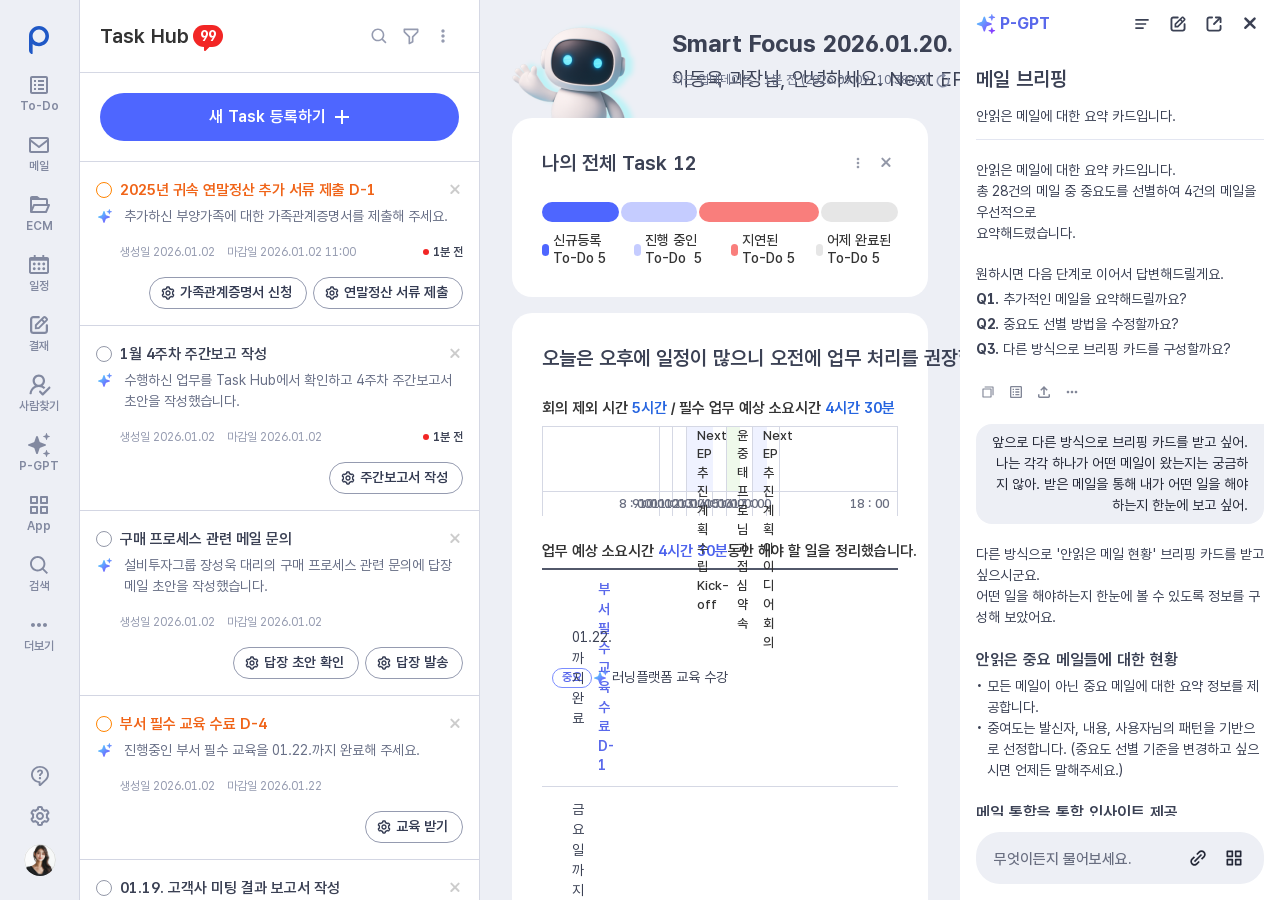
==== index-pgpt.html @ 632aec52 "upload" ====
<!DOCTYPE html>
<html lang="ko">
<head>
<meta charset="UTF-8">
<title>Posco Nextep</title>
<link rel="stylesheet" href="./styles/base.css">
<link rel="stylesheet" href="./styles/layout.css">
<link rel="stylesheet" href="./styles/index.css">
</head>
<body>
<div class="layout">
  <div id="lnb"></div>
  <aside class="layout__left-panel">
    <header class="task-hub">
      <div class="task-hub__heading">
        <h2 class="task-hub__title">Task Hub</h2>
        <span class="count-badge">99</span>
      </div>
      <div class="task-hub__actions">
        <button type="button" class="action-icon" data-icon="search" aria-label="검색">
          <span class="action-icon__icon"></span>
        </button>
        <button type="button" class="action-icon" data-icon="filter" aria-label="필터">
          <span class="action-icon__icon"></span>
        </button>
        <button type="button" class="action-icon" data-icon="more" aria-label="더보기">
          <span class="action-icon__icon"></span>
        </button>
      </div>
    </header>
    <section class="task-register">
      <button type="button" class="task-register__button">
        <span class="task-register__label">새 Task 등록하기</span>
        <span class="task-register__icon" aria-hidden="true"></span>
      </button>
    </section>
    <section class="task-list" id="taskList"></section>
  </aside>
  <div class="layout__contents">
    <section class="smart-focus">
      <img class="smart-focus__bot" src="/assets/images/img-bot.png" alt="" aria-hidden="true">
      <div class="smart-focus__main">
        <div class="smart-focus__title-row">
          <h2 class="smart-focus__title">Smart Focus 2026.01.20. (화) </h2>
          <button type="button" class="smart-focus__settings" aria-label="설정">
            <img class="smart-focus__settings-icon" src="/assets/icons/BiCog.svg" alt="" aria-hidden="true">
          </button>
        </div>
        <div class="smart-focus__greeting">
          <p class="smart-focus__greeting-text">이동욱 과장님, 안녕하세요. Next EP 1차 베타테스트 참여를 환영합니다.</p>
        </div>
      </div>
      <div class="smart-focus__meta">
        <p class="smart-focus__update">최근 업데데이트 : 1분 전 (2026.09.09. 10:38:45)</p>
        <button type="button" class="smart-focus__refresh" aria-label="새로고침">
          <img class="smart-focus__refresh-icon" src="/assets/icons/BiRevision.svg" alt="" aria-hidden="true">
        </button>
      </div>
    </section>
    <section class="task-overview">
      <div class="task-overview__header">
        <h3 class="task-overview__title">나의 전체 Task 12</h3>
        <div class="task-overview__actions">
          <button type="button" class="task-overview__action" aria-label="더보기">
            <img class="task-overview__action-icon" src="/assets/icons/ico-more-ver.svg" alt="" aria-hidden="true">
          </button>
          <button type="button" class="task-overview__action" aria-label="닫기">
            <img class="task-overview__action-icon" src="/assets/icons/IconX.svg" alt="" aria-hidden="true">
          </button>
        </div>
      </div>
      <div class="task-overview__chart">
        <div class="task-overview__bar">
          <span class="task-overview__bar-segment task-overview__bar-segment--new"></span>
          <span class="task-overview__bar-segment task-overview__bar-segment--in-progress"></span>
          <span class="task-overview__bar-segment task-overview__bar-segment--delayed"></span>
          <span class="task-overview__bar-segment task-overview__bar-segment--complete"></span>
        </div>
        <div class="task-overview__legend">
          <span class="task-overview__legend-item">
            <span class="task-overview__legend-dot task-overview__legend-dot--new"></span>
            <span class="task-overview__legend-label">신규등록 To-Do 5</span>
          </span>
          <span class="task-overview__legend-item">
            <span class="task-overview__legend-dot task-overview__legend-dot--in-progress"></span>
            <span class="task-overview__legend-label">진행 중인 To-Do&nbsp; 5</span>
          </span>
          <span class="task-overview__legend-item">
            <span class="task-overview__legend-dot task-overview__legend-dot--delayed"></span>
            <span class="task-overview__legend-label">지연된 To-Do 5</span>
          </span>
          <span class="task-overview__legend-item">
            <span class="task-overview__legend-dot task-overview__legend-dot--complete"></span>
            <span class="task-overview__legend-label">어제 완료된 To-Do 5</span>
          </span>
        </div>
      </div>
    </section>
    <section class="today-plan">
      <div class="today-plan__header">
        <h3 class="today-plan__title">오늘은 오후에 일정이 많으니 오전에 업무 처리를 권장합니다.</h3>
        <div class="today-plan__actions">
          <button type="button" class="today-plan__action" aria-label="더보기">
            <img class="today-plan__action-icon" src="/assets/icons/ico-more-ver.svg" alt="" aria-hidden="true">
          </button>
          <button type="button" class="today-plan__action" aria-label="닫기">
            <img class="today-plan__action-icon" src="/assets/icons/IconX.svg" alt="" aria-hidden="true">
          </button>
        </div>
      </div>
      <div class="today-plan__schedule">
        <p class="today-plan__schedule-caption">회의 제외 시간 <span class="today-plan__highlight">5시간</span> / 필수 업무 예상 소요시간 <span class="today-plan__highlight">4시간 30분</span></p>
        <div class="today-plan__timeline">
          <div class="today-plan__hour today-plan__hour--edge"><div class="today-plan__hour-slot"></div><div class="today-plan__hour-label">8 : 00</div></div>
          <div class="today-plan__hour"><div class="today-plan__hour-slot"></div><div class="today-plan__hour-label">9 : 00</div></div>
          <div class="today-plan__hour"><div class="today-plan__hour-slot"></div><div class="today-plan__hour-label">10 : 00</div></div>
          <div class="today-plan__hour today-plan__hour--mute"><div class="today-plan__hour-slot"></div><div class="today-plan__hour-label">11 : 00</div></div>
          <div class="today-plan__hour"><div class="today-plan__hour-slot"></div><div class="today-plan__hour-label">12 : 00</div></div>
          <div class="today-plan__hour"><div class="today-plan__hour-slot"></div><div class="today-plan__hour-label">13 : 00</div></div>
          <div class="today-plan__hour"><div class="today-plan__hour-slot"></div><div class="today-plan__hour-label">14 : 00</div></div>
          <div class="today-plan__hour"><div class="today-plan__hour-slot"></div><div class="today-plan__hour-label">15 : 00</div></div>
          <div class="today-plan__hour"><div class="today-plan__hour-slot"></div><div class="today-plan__hour-label">16 : 00</div></div>
          <div class="today-plan__hour"><div class="today-plan__hour-slot"></div><div class="today-plan__hour-label">17 : 00</div></div>
          <div class="today-plan__hour today-plan__hour--edge"><div class="today-plan__hour-slot"></div><div class="today-plan__hour-label">18 : 00</div></div>
          <div class="today-plan__event today-plan__event--blue today-plan__event--kickoff">
            <div class="today-plan__event-bar"></div>
            <div class="today-plan__event-text">
              <p>Next EP 추진계획 수립 </p>
              <p>Kick-off</p>
            </div>
          </div>
          <div class="today-plan__event today-plan__event--green today-plan__event--lunch">
            <div class="today-plan__event-bar"></div>
            <div class="today-plan__event-text">
              <p>윤중태 프로님과 점심약속</p>
            </div>
          </div>
          <div class="today-plan__event today-plan__event--blue today-plan__event--idea">
            <div class="today-plan__event-bar"></div>
            <div class="today-plan__event-text">
              <p>Next EP 추진 계획 아이디어 회의</p>
            </div>
          </div>
        </div>
      </div>
      <div class="today-plan__tasks">
        <p class="today-plan__tasks-caption">업무 예상 소요시간 <span class="today-plan__highlight today-plan__highlight--alt">4시간 30분</span>동안 해야 할 일을 정리했습니다.</p>
        <div class="today-plan__table">
          <div class="today-plan__row today-plan__row--first">
            <div class="today-plan__cell today-plan__cell--badge">
              <span class="today-plan__badge today-plan__badge--primary">중요</span>
              <span class="today-plan__cell-text today-plan__cell-text--primary">부서 필수 교육 수료 D-1</span>
            </div>
            <div class="today-plan__cell"><span class="today-plan__cell-text">01.22.까지 완료</span></div>
            <div class="today-plan__cell today-plan__cell--resource">
              <div class="today-plan__resource-item">
                <img class="today-plan__resource-icon" src="/assets/icons/IconAI-2Star-Color.svg" alt="" aria-hidden="true">
                <span class="today-plan__resource-text">러닝플랫폼 교육 수강</span>
              </div>
            </div>
            <div class="today-plan__cell today-plan__cell--due"><span class="today-plan__cell-text">마감 5일 전</span></div>
          </div>
          <div class="today-plan__row">
            <div class="today-plan__cell today-plan__cell--badge">
              <span class="today-plan__badge today-plan__badge--warning">지연</span>
              <span class="today-plan__cell-text today-plan__cell-text--warning">설계지연</span>
            </div>
            <div class="today-plan__cell"><span class="today-plan__cell-text">금요일까지 처리할 설계 9,725톤 지연</span></div>
            <div class="today-plan__cell today-plan__cell--resource">
              <div class="today-plan__resource-item">
                <img class="today-plan__resource-icon" src="/assets/icons/IconAI-2Star-Color.svg" alt="" aria-hidden="true">
                <span class="today-plan__resource-text">설계작업 진행</span>
              </div>
            </div>
            <div class="today-plan__cell today-plan__cell--due"><span class="today-plan__cell-text">마감 5일 전</span></div>
          </div>
          <div class="today-plan__row">
            <div class="today-plan__cell today-plan__cell--badge">
              <span class="today-plan__badge today-plan__badge--danger">중요</span>
              <span class="today-plan__cell-text today-plan__cell-text--danger">2026년 귀속 근로소득 연말 정산 자료 제출</span>
            </div>
            <div class="today-plan__cell"><span class="today-plan__cell-text">추가하신 부양가족에 대한 가족관례증명서 추가 제출</span></div>
            <div class="today-plan__cell today-plan__cell--resource">
              <div class="today-plan__resource-item">
                <img class="today-plan__resource-icon" src="/assets/icons/IconAI-2Star-Color.svg" alt="" aria-hidden="true">
                <span class="today-plan__resource-text">법무부 가족관계증명서 신청</span>
              </div>
              <div class="today-plan__resource-item">
                <img class="today-plan__resource-icon" src="/assets/icons/IconAI-2Star-Color.svg" alt="" aria-hidden="true">
                <span class="today-plan__resource-text">연말정산 서류 제출</span>
              </div>
            </div>
            <div class="today-plan__cell today-plan__cell--due"><span class="today-plan__cell-text">마감 5일 전</span></div>
          </div>
          <div class="today-plan__row">
            <div class="today-plan__cell"><span class="today-plan__cell-text today-plan__cell-text--bold">1월 4주차 주간보고서 작성</span></div>
            <div class="today-plan__cell"><span class="today-plan__cell-text">수행하신 업무를 To-Do에서 확인하고 보고서 초안 작성</span></div>
            <div class="today-plan__cell today-plan__cell--resource">
              <div class="today-plan__resource-item">
                <img class="today-plan__resource-icon" src="/assets/icons/IconAI-2Star-Color.svg" alt="" aria-hidden="true">
                <span class="today-plan__resource-text">주간업무보고_1월 4주차.pptx</span>
              </div>
            </div>
            <div class="today-plan__cell today-plan__cell--due"><span class="today-plan__cell-text">마감 5일 전</span></div>
          </div>
          <div class="today-plan__row">
            <div class="today-plan__cell"><span class="today-plan__cell-text today-plan__cell-text--bold">1월 4주차 주간보고서 작성</span></div>
            <div class="today-plan__cell"><span class="today-plan__cell-text">01.20. 12 : 00에 사용하신 법인카드 사용내역 정산 신청 필요 </span></div>
            <div class="today-plan__cell today-plan__cell--resource">
              <div class="today-plan__resource-item">
                <img class="today-plan__resource-icon" src="/assets/icons/IconAI-2Star-Color.svg" alt="" aria-hidden="true">
                <span class="today-plan__resource-text">법인카카드 정산</span>
              </div>
            </div>
            <div class="today-plan__cell today-plan__cell--due"><span class="today-plan__cell-text">마감 5일 전</span></div>
          </div>
        </div>
      </div>
    </section>
    <section class="team-schedule">
      <div class="team-schedule__header">
        <h3 class="team-schedule__title">오늘 팀원들의 주요 일정입니다.</h3>
        <div class="team-schedule__header-right">
          <div class="team-schedule__avatars">
            <span class="team-schedule__avatar-item"><img class="team-schedule__avatar" src="/assets/avatar/male01.jpg" alt=""></span>
            <span class="team-schedule__avatar-item"><img class="team-schedule__avatar" src="/assets/avatar/female01.jpg" alt=""></span>
            <span class="team-schedule__avatar-item"><img class="team-schedule__avatar" src="/assets/avatar/male02.jpg" alt=""></span>
            <span class="team-schedule__avatar-item team-schedule__avatar-item--more">+3</span>
          </div>
          <div class="team-schedule__actions">
            <button type="button" class="team-schedule__action" aria-label="더보기">
              <img class="team-schedule__action-icon" src="/assets/icons/ico-more-ver.svg" alt="" aria-hidden="true">
            </button>
            <button type="button" class="team-schedule__action" aria-label="닫기">
              <img class="team-schedule__action-icon" src="/assets/icons/IconX.svg" alt="" aria-hidden="true">
            </button>
          </div>
        </div>
      </div>
      <div class="team-schedule__timeline">
        <div class="team-schedule__hour team-schedule__hour--edge"><div class="team-schedule__hour-slot"></div><div class="team-schedule__hour-label">8 : 00</div></div>
        <div class="team-schedule__hour"><div class="team-schedule__hour-slot"></div><div class="team-schedule__hour-label">9 : 00</div></div>
        <div class="team-schedule__hour"><div class="team-schedule__hour-slot"></div><div class="team-schedule__hour-label">10 : 00</div></div>
        <div class="team-schedule__hour"><div class="team-schedule__hour-slot"></div><div class="team-schedule__hour-label">11 : 00</div></div>
        <div class="team-schedule__hour"><div class="team-schedule__hour-slot"></div><div class="team-schedule__hour-label">12 :00</div></div>
        <div class="team-schedule__hour"><div class="team-schedule__hour-slot"></div><div class="team-schedule__hour-label">13 : 00</div></div>
        <div class="team-schedule__hour"><div class="team-schedule__hour-slot"></div><div class="team-schedule__hour-label">14 : 00</div></div>
        <div class="team-schedule__hour"><div class="team-schedule__hour-slot"></div><div class="team-schedule__hour-label">15 : 00</div></div>
        <div class="team-schedule__hour"><div class="team-schedule__hour-slot"></div><div class="team-schedule__hour-label">16 : 00</div></div>
        <div class="team-schedule__hour"><div class="team-schedule__hour-slot"></div><div class="team-schedule__hour-label">17 : 00</div></div>
        <div class="team-schedule__hour team-schedule__hour--edge"><div class="team-schedule__hour-slot"></div><div class="team-schedule__hour-label">18 : 00</div></div>
        <div class="team-schedule__event team-schedule__event--blue team-schedule__event--p1">
          <div class="team-schedule__event-user">
            <span class="team-schedule__event-avatar"><img src="/assets/avatar/male01.jpg" alt=""></span>
            <span class="team-schedule__event-name">박보검</span>
          </div>
          <span class="team-schedule__event-title">주간업무보고</span>
        </div>
        <div class="team-schedule__event team-schedule__event--blue team-schedule__event--p2">
          <div class="team-schedule__event-user">
            <span class="team-schedule__event-avatar"><img src="/assets/avatar/male01.jpg" alt=""></span>
            <span class="team-schedule__event-name">박보검</span>
          </div>
          <span class="team-schedule__event-title">NextEP 추진계획 수립 Kick-off</span>
        </div>
        <div class="team-schedule__event team-schedule__event--blue team-schedule__event--p3">
          <div class="team-schedule__event-user">
            <span class="team-schedule__event-avatar"><img src="/assets/avatar/male01.jpg" alt=""></span>
            <span class="team-schedule__event-name">박보검</span>
          </div>
          <span class="team-schedule__event-title">점심약속</span>
        </div>
        <div class="team-schedule__event team-schedule__event--royal-blue team-schedule__event--p4">
          <div class="team-schedule__event-user">
            <span class="team-schedule__event-avatar"><img src="/assets/avatar/female01.jpg" alt=""></span>
            <span class="team-schedule__event-name">김세정</span>
          </div>
          <span class="team-schedule__event-title">주간업무보고</span>
        </div>
        <div class="team-schedule__event team-schedule__event--bright-blue team-schedule__event--p5">
          <div class="team-schedule__event-user">
            <span class="team-schedule__event-avatar"><img src="/assets/avatar/female01.jpg" alt=""></span>
            <span class="team-schedule__event-name">김세정</span>
          </div>
          <span class="team-schedule__event-title">XXX고객사 미팅</span>
        </div>
        <div class="team-schedule__event team-schedule__event--gray team-schedule__event--p6">
          <div class="team-schedule__event-user">
            <span class="team-schedule__event-avatar"><img src="/assets/avatar/male02.jpg" alt=""></span>
            <span class="team-schedule__event-name">김일도</span>
          </div>
          <span class="team-schedule__event-title">주간업무보고</span>
        </div>
        <div class="team-schedule__event team-schedule__event--gray team-schedule__event--p7">
          <div class="team-schedule__event-user">
            <span class="team-schedule__event-avatar"><img src="/assets/avatar/male02.jpg" alt=""></span>
            <span class="team-schedule__event-name">김일도</span>
          </div>
          <span class="team-schedule__event-title">협력사 미팅</span>
        </div>
      </div>
    </section>
    <section class="news-summary">
      <div class="news-summary__header">
        <h3 class="news-summary__heading">관심 있으실 만한 오늘의 뉴스 요약입니다.</h3>
        <div class="news-summary__actions">
          <button type="button" class="news-summary__action" aria-label="더보기">
            <img class="news-summary__action-icon" src="/assets/icons/ico-more-ver.svg" alt="" aria-hidden="true">
          </button>
          <button type="button" class="news-summary__action" aria-label="닫기">
            <img class="news-summary__action-icon" src="/assets/icons/IconX.svg" alt="" aria-hidden="true">
          </button>
        </div>
      </div>
      <div class="news-summary__list">
        <article class="news-summary__card">
          <img class="news-summary__thumb" src="/assets/images/thm-news.png" alt="" aria-hidden="true">
          <div class="news-summary__contents">
            <h4 class="news-summary__title">KDI, 올해 성장률 1.8→1.9% 상향</h4>
            <div class="news-summary__body">
              <img class="news-summary__body-icon" src="/assets/icons/IconAI-2Star-Color.svg" alt="" aria-hidden="true">
              <p class="news-summary__body-text">한국개발연구원(KDI)이 반도체 수출 호조세를 반영해 올해 우리나라 경제성장률 전망치를 1.9%로 상향 조정했다.</p>
            </div>
            <a class="news-summary__anchor" href="#">
              <span class="news-summary__anchor-text">자세히 보기</span>
              <span class="news-summary__anchor-icon" aria-hidden="true">
                <svg width="16" height="16" viewBox="0 0 16 16" fill="none"><path d="M5 11L11 5M11 5H6M11 5V10" stroke="currentColor" stroke-width="1.5" stroke-linecap="round" stroke-linejoin="round"/></svg>
              </span>
            </a>
          </div>
        </article>
        <article class="news-summary__card">
          <img class="news-summary__thumb" src="/assets/images/thm-news.png" alt="" aria-hidden="true">
          <div class="news-summary__contents">
            <h4 class="news-summary__title">'변하지 않는 것들' 신규 등록</h4>
            <div class="news-summary__body">
              <img class="news-summary__body-icon" src="/assets/icons/IconAI-2Star-Color.svg" alt="" aria-hidden="true">
              <p class="news-summary__body-text">세계적인 베스트셀러 《돈의 심리학》의 저자 모건 하우절이 3년 만에 세상에 내놓은 신작.'절대 변하지 않는 것들에 대한 23가지 이야기'를 전한다. 출간하자마자 아마존과 뉴욕타임스 베스트셀러 자리에 오르며 아마존 독자들과 오피니언 리더들의 극찬을 받았다.</p>
            </div>
            <a class="news-summary__anchor" href="#">
              <span class="news-summary__anchor-text">러닝플랫폼으로 보기</span>
              <span class="news-summary__anchor-icon" aria-hidden="true">
                <svg width="16" height="16" viewBox="0 0 16 16" fill="none"><path d="M5 11L11 5M11 5H6M11 5V10" stroke="currentColor" stroke-width="1.5" stroke-linecap="round" stroke-linejoin="round"/></svg>
              </span>
            </a>
          </div>
        </article>
        <article class="news-summary__card">
          <img class="news-summary__thumb" src="/assets/images/thm-news.png" alt="" aria-hidden="true">
          <div class="news-summary__contents">
            <h4 class="news-summary__title">철강석 가격 987원 돌파</h4>
            <div class="news-summary__body">
              <img class="news-summary__body-icon" src="/assets/icons/IconAI-2Star-Color.svg" alt="" aria-hidden="true">
              <p class="news-summary__body-text">철강석 가격 하락세가 여러 시장에서 나타나고 있습니다. 중국 철광석 및 철근 선물 가격 하락, 거래소 가격도 약세 흐름입니다.</p>
            </div>
            <a class="news-summary__anchor" href="#">
              <span class="news-summary__anchor-text">철강석 정보보기</span>
              <span class="news-summary__anchor-icon" aria-hidden="true">
                <svg width="16" height="16" viewBox="0 0 16 16" fill="none"><path d="M5 11L11 5M11 5H6M11 5V10" stroke="currentColor" stroke-width="1.5" stroke-linecap="round" stroke-linejoin="round"/></svg>
              </span>
            </a>
          </div>
        </article>
      </div>
    </section>
    <section class="report-drafts">
      <div class="report-drafts__header">
        <h3 class="report-drafts__heading">전일 완료하고 보고하지 않은 To-Do 기반으로 보고서 초안을 작성했습니다.</h3>
        <div class="report-drafts__actions">
          <button type="button" class="report-drafts__action" aria-label="더보기">
            <img class="report-drafts__action-icon" src="/assets/icons/ico-more-ver.svg" alt="" aria-hidden="true">
          </button>
          <button type="button" class="report-drafts__action" aria-label="닫기">
            <img class="report-drafts__action-icon" src="/assets/icons/IconX.svg" alt="" aria-hidden="true">
          </button>
        </div>
      </div>
      <div class="report-drafts__list">
        <article class="report-drafts__card">
          <div class="report-drafts__icon-wrap">
            <img class="report-drafts__icon" src="/assets/icons/BiSpreadsheet.svg" alt="" aria-hidden="true">
          </div>
          <div class="report-drafts__contents">
            <div class="report-drafts__info">
              <h4 class="report-drafts__title">01.19. 고객사 미팅 결과</h4>
              <div class="report-drafts__body">
                <img class="report-drafts__body-icon" src="/assets/icons/IconAI-2Star-Color.svg" alt="" aria-hidden="true">
                <p class="report-drafts__body-text">지난 메일과 회의록을 기반으로 초안을 작성했습니다. 미팅 이후 보고된 메일, 생성된 문서 등이 없어 보고서 초안을 제안드립니다.</p>
              </div>
            </div>
            <div class="report-drafts__buttons">
              <button type="button" class="report-drafts__button">결과 보고서 작성하기</button>
              <button type="button" class="report-drafts__button">메일 보내기</button>
            </div>
          </div>
        </article>
        <article class="report-drafts__card">
          <div class="report-drafts__icon-wrap">
            <img class="report-drafts__icon" src="/assets/icons/BiSpreadsheet.svg" alt="" aria-hidden="true">
          </div>
          <div class="report-drafts__contents">
            <div class="report-drafts__info">
              <h4 class="report-drafts__title">01.19. 고객사 미팅 결과</h4>
              <div class="report-drafts__body">
                <img class="report-drafts__body-icon" src="/assets/icons/IconAI-2Star-Color.svg" alt="" aria-hidden="true">
                <p class="report-drafts__body-text">지난 메일과 회의록을 기반으로 초안을 작성했습니다. 미팅 이후 보고된 메일, 생성된 문서 등이 없어 보고서 초안을 제안드립니다.</p>
              </div>
            </div>
            <div class="report-drafts__buttons">
              <button type="button" class="report-drafts__button">결과 보고서 작성하기</button>
              <button type="button" class="report-drafts__button">메일 보내기</button>
            </div>
          </div>
        </article>
        <article class="report-drafts__card">
          <div class="report-drafts__icon-wrap">
            <img class="report-drafts__icon" src="/assets/icons/BiSpreadsheet.svg" alt="" aria-hidden="true">
          </div>
          <div class="report-drafts__contents">
            <div class="report-drafts__info">
              <h4 class="report-drafts__title">01.19. 고객사 미팅 결과</h4>
              <div class="report-drafts__body">
                <img class="report-drafts__body-icon" src="/assets/icons/IconAI-2Star-Color.svg" alt="" aria-hidden="true">
                <p class="report-drafts__body-text">지난 메일과 회의록을 기반으로 초안을 작성했습니다. 미팅 이후 보고된 메일, 생성된 문서 등이 없어 보고서 초안을 제안드립니다.</p>
              </div>
            </div>
            <div class="report-drafts__buttons">
              <button type="button" class="report-drafts__button">결과 보고서 작성하기</button>
              <button type="button" class="report-drafts__button">메일 보내기</button>
            </div>
          </div>
        </article>
      </div>
    </section>
  </div>
  <aside class="layout__right-panel"></aside>
</div>
<script src="./components/components.js"></script>
<script>
  document.getElementById('lnb').innerHTML = SIDEBAR_HTML;
  document.getElementById('taskList').innerHTML = TASK_LIST_DATA.map(renderCardTask).join('');
  document.querySelector('.layout__right-panel').innerHTML = P_GPT_HTML;
</script>
<script src="./components/layout/sidebar.js"></script>
<script src="./components/p-gpt.js"></script>
</body>
</html>
---- styles/base.css ----
/* ==========================================================================
   Base — 전역 리셋 / 폰트
   ========================================================================== */

@import '../fonts/pretendard-gov.css';

body {
  margin: 0;
  font-family: 'Pretendard GOV', 'Pretendard', -apple-system, BlinkMacSystemFont, sans-serif;
}

button, input, select, textarea {
  font: inherit;
}
---- styles/layout.css ----
@import './components/task-hub.css';
@import './components/p-gpt.css';

/* ==========================================================================
   Layout
   ========================================================================== */

.layout {
  display: flex;
  min-height: 100vh;
}

.layout__left-panel {
  flex: 0 0 400px;
  width: 400px;
  box-sizing: border-box;
  background: #FFFFFF;
  border-right: 1px solid #D5D8E4;
  display: flex;
  flex-direction: column;
  height: 100vh;
  position: sticky;
  top: 0;
}

.layout__contents {
  flex: 1 1 auto;
  min-width: 0;
  height: 100vh;
  overflow-y: auto;
  box-sizing: border-box;
  padding: 0 32px 32px;
  background: #EDEFF5;
}

.layout__contents--bg-white {
  background: #FFFFFF;
  padding: 0;
}

.layout__contents-inner {
  max-width: 1280px;
  margin: 0 auto;
  padding: 64px 40px;
  box-sizing: border-box;
  width: 100%;
}

.layout__right-panel {
  flex: 0 0 400px;
  width: 400px;
  box-sizing: border-box;
  background: #FFFFFF;
}

@media (max-width: 1600px) {
  .layout__right-panel {
    flex: 0 0 320px;
    width: 320px;
  }
}


/* ==========================================================================
   SideBar (◆ SideBar / Variant=03)
   ========================================================================== */

.side-bar {
  box-sizing: border-box;
  width: 80px;
  height: 100vh;
  padding: 16px 0;
  display: flex;
  flex-direction: column;
  justify-content: space-between;
  align-items: center;
  background: #EDEFF5;
  border-right: 1px solid #D3D6E3;
}

.side-bar__top {
  box-sizing: border-box;
  flex: 1 1 auto;
  min-height: 0;
  width: 100%;
  padding-right: 1px;
  display: flex;
  flex-direction: column;
  align-items: center;
}

.side-bar__logo {
  flex-shrink: 0;
  width: 100%;
  height: 48px;
  display: flex;
  justify-content: center;
  align-items: center;
}

.side-bar__logo img {
  display: block;
  width: 48px;
  height: 48px;
  border-radius: 1000px;
}

.side-bar__menu {
  flex: 1 1 auto;
  min-height: 0;
  width: 100%;
  display: flex;
  flex-direction: column;
  align-items: center;
  overflow-y: auto;
  scrollbar-width: none;
  -ms-overflow-style: none;
}

.side-bar__menu::-webkit-scrollbar {
  width: 0;
  height: 0;
}

.side-bar__item {
  flex-shrink: 0;
  width: 80px;
  height: 60px;
  padding: 0;
  margin: 0;
  border: 0;
  background: none;
  cursor: pointer;
  display: flex;
  flex-direction: column;
  justify-content: center;
  align-items: center;
  font-family: inherit;
}

.side-bar__item-icon {
  display: block;
  width: 24px;
  height: 24px;
  background-color: #8289A0;
  -webkit-mask: var(--icon) no-repeat center / contain;
          mask: var(--icon) no-repeat center / contain;
}

.side-bar__item[data-menu="to-do"]    .side-bar__item-icon { --icon: url('../assets/icons/BiSpreadsheet.svg'); }
.side-bar__item[data-menu="mail"]     .side-bar__item-icon { --icon: url('../assets/icons/BiEnvelope.svg'); }
.side-bar__item[data-menu="ecm"]      .side-bar__item-icon { --icon: url('../assets/icons/BiFolderOpen.svg'); }
.side-bar__item[data-menu="schedule"] .side-bar__item-icon { --icon: url('../assets/icons/IconCalendar.svg'); }
.side-bar__item[data-menu="sign"]     .side-bar__item-icon { --icon: url('../assets/icons/BiEdit.svg'); }
.side-bar__item[data-menu="people"]   .side-bar__item-icon { --icon: url('../assets/icons/IconUserCheck.svg'); }
.side-bar__item[data-menu="gpt"]      .side-bar__item-icon { --icon: url('../assets/icons/IconAI-3Star.svg'); }
.side-bar__item[data-menu="app"]      .side-bar__item-icon { --icon: url('../assets/icons/BiGridAlt.svg'); }
.side-bar__item[data-menu="search"]   .side-bar__item-icon { --icon: url('../assets/icons/IconSearch.svg'); }
.side-bar__item[data-menu="more"]     .side-bar__item-icon { --icon: url('../assets/icons/ico-more-hoz.svg'); }

.side-bar__item-label {
  font-size: 12px;
  font-weight: 600;
  line-height: 150%;
  color: #8289A0;
  text-align: left;
}

.side-bar__item:hover,
.side-bar__item[aria-current="page"] {
  background: #FFFFFF;
}

.side-bar__item:hover .side-bar__item-icon {
  background-color: #686F86;
}

.side-bar__item:hover .side-bar__item-label {
  color: #686F86;
}

.side-bar__item[aria-current="page"] .side-bar__item-icon {
  background-color: #4E66FF;
}

.side-bar__item[aria-current="page"] .side-bar__item-label {
  color: #4E66FF;
}

.side-bar__bottom {
  flex-shrink: 0;
  width: 100%;
  display: flex;
  flex-direction: column;
  justify-content: flex-end;
  align-items: center;
}

.side-bar__actions {
  width: 40px;
  display: flex;
  flex-direction: column;
  align-items: center;
}

.side-bar__action {
  width: 40px;
  height: 40px;
  padding: 0;
  margin: 0;
  border: 0;
  border-radius: 1000px;
  background: none;
  cursor: pointer;
  display: flex;
  justify-content: center;
  align-items: center;
}

.side-bar__action-icon {
  display: block;
  width: 24px;
  height: 24px;
  background-color: #8289A0;
  -webkit-mask: var(--icon) no-repeat center / contain;
          mask: var(--icon) no-repeat center / contain;
}

.side-bar__action[data-action="help"]    .side-bar__action-icon { --icon: url('../assets/icons/IconHelpMessage.svg'); }
.side-bar__action[data-action="setting"] .side-bar__action-icon { --icon: url('../assets/icons/BiCog.svg'); }

.side-bar__action:hover,
.side-bar__action[aria-current="true"] {
  background: #FFFFFF;
}

.side-bar__action:hover .side-bar__action-icon {
  background-color: #686F86;
}

.side-bar__action[aria-current="true"] .side-bar__action-icon {
  background-color: #4E66FF;
}

.side-bar__profile {
  width: 48px;
  height: 48px;
  display: flex;
  justify-content: center;
  align-items: center;
  cursor: pointer;
}

.side-bar__profile-image {
  display: block;
  width: 32px;
  height: 32px;
  border-radius: 400px;
  overflow: hidden;
  box-sizing: border-box;
  position: relative
}

.side-bar__profile-image img {
  display: block;
  width: 100%;
  height: 100%;
  object-fit: cover;
}

.side-bar__profile-image::after {
  content: '';
  position: absolute;
  top: 0;
  left: 0;
  width: 100%;
  height: 100%;
  border: 1px solid rgba(0, 0, 0, 0.1);
  border-radius : 400px;
  box-sizing: border-box;
}
---- styles/index.css ----
/* ==========================================================================
   Smart Focus header (◆ Frame 985:19137)
   ========================================================================== */

.smart-focus {
  position: relative;
  box-sizing: border-box;
  display: flex;
  align-items: flex-end;
  padding: 24px 0 24px 160px;
}

.smart-focus__bot {
  position: absolute;
  left: 0;
  top: 20px;
  width: 128px;
  height: auto;
  pointer-events: none;
}

.smart-focus__main {
  flex: 1 1 0;
  min-width: 0;
  display: flex;
  flex-direction: column;
  align-items: flex-start;
}

.smart-focus__title-row {
  display: flex;
  align-items: center;
}

.smart-focus__title {
  margin: 0;
  font-family: inherit;
  font-weight: 700;
  font-size: 24px;
  line-height: 1.5;
  color: #3B4154;
  white-space: nowrap;
}

.smart-focus__settings {
  width: 40px;
  height: 40px;
  padding: 0;
  margin: 0;
  border: 0;
  border-radius: 1000px;
  background: rgba(255, 255, 255, 0);
  display: flex;
  justify-content: center;
  align-items: center;
  cursor: pointer;
}

.smart-focus__settings-icon {
  display: block;
  width: 24px;
  height: 24px;
}

.smart-focus__greeting {
  display: flex;
  align-items: center;
  width: 100%;
}

.smart-focus__greeting-text {
  margin: 0;
  font-family: inherit;
  font-weight: 400;
  font-size: 20px;
  line-height: 1.5;
  color: #3B4154;
  white-space: nowrap;
}

.smart-focus__meta {
  display: flex;
  align-items: center;
}

.smart-focus__update {
  margin: 0;
  font-family: inherit;
  font-weight: 400;
  font-size: 13px;
  line-height: 1.5;
  color: #686F86;
  text-align: right;
  white-space: nowrap;
}

.smart-focus__refresh {
  width: 28px;
  height: 28px;
  padding: 0;
  margin: 0;
  border: 0;
  border-radius: 1000px;
  background: rgba(255, 255, 255, 0);
  display: flex;
  justify-content: center;
  align-items: center;
  cursor: pointer;
}

.smart-focus__refresh-icon {
  display: block;
  width: 18px;
  height: 18px;
}

/* ==========================================================================
   Task Overview (◆ Frame 985:19149 — 01)
   ========================================================================== */

.task-overview {
  position: relative;
  z-index: 1;
  box-sizing: border-box;
  background: #FFFFFF;
  border-radius: 20px;
  padding: 30px;
  display: flex;
  flex-direction: column;
  gap: 24px;
  align-items: flex-start;
  justify-content: center;
}

.task-overview__header {
  width: 100%;
  display: flex;
  align-items: center;
  justify-content: space-between;
}

.task-overview__title {
  margin: 0;
  font-family: inherit;
  font-weight: 600;
  font-size: 20px;
  line-height: 1.5;
  color: #3B4154;
  white-space: nowrap;
}

.task-overview__actions {
  display: flex;
  gap: 4px;
  align-items: center;
}

.task-overview__action {
  width: 24px;
  height: 24px;
  padding: 0;
  margin: 0;
  border: 0;
  border-radius: 4px;
  background: rgba(255, 255, 255, 0);
  display: flex;
  justify-content: center;
  align-items: center;
  cursor: pointer;
}

.task-overview__action-icon {
  display: block;
  width: 16px;
  height: 16px;
}

.task-overview__chart {
  width: 100%;
  display: flex;
  flex-direction: column;
  gap: 10px;
}

.task-overview__bar {
  width: 100%;
  height: 20px;
  display: flex;
  gap: 2px;
  align-items: center;
}

.task-overview__bar-segment {
  flex: 1 1 0;
  min-width: 1px;
  height: 100%;
  border-radius: 1000px;
}

.task-overview__bar-segment--new         { background: #4E66FF; }
.task-overview__bar-segment--in-progress { background: #C5CCFF; }
.task-overview__bar-segment--delayed {
  flex: 0 0 120px;
  width: 120px;
  background: #F97E7C;
}
.task-overview__bar-segment--complete    { background: #E6E6E6; }

.task-overview__legend {
  display: flex;
  gap: 20px;
  align-items: flex-start;
}

.task-overview__legend-item {
  display: flex;
  gap: 4px;
  align-items: center;
}

.task-overview__legend-dot {
  width: 12px;
  height: 12px;
  border-radius: 1000px;
}

.task-overview__legend-dot--new         { background: #4E66FF; }
.task-overview__legend-dot--in-progress { background: #C5CCFF; }
.task-overview__legend-dot--delayed     { background: #F97E7C; }
.task-overview__legend-dot--complete    { background: #E6E6E6; }

.task-overview__legend-label {
  font-family: inherit;
  font-weight: 500;
  font-size: 14px;
  line-height: 1.25;
  color: #333333;
}

/* ==========================================================================
   Today Plan (◆ Frame 985:19174 — 02)
   ========================================================================== */

.today-plan {
  position: relative;
  z-index: 1;
  box-sizing: border-box;
  background: #FFFFFF;
  border-radius: 20px;
  padding: 30px;
  display: flex;
  flex-direction: column;
  gap: 24px;
  align-items: center;
  margin-top: 16px;
}

.today-plan__header {
  width: 100%;
  display: flex;
  align-items: center;
  justify-content: space-between;
}

.today-plan__title {
  margin: 0;
  font-family: inherit;
  font-weight: 600;
  font-size: 20px;
  line-height: 1.5;
  color: #3B4154;
  white-space: nowrap;
}

.today-plan__actions {
  display: flex;
  gap: 4px;
  align-items: center;
}

.today-plan__action {
  width: 24px;
  height: 24px;
  padding: 0;
  margin: 0;
  border: 0;
  border-radius: 4px;
  background: rgba(255, 255, 255, 0);
  display: flex;
  justify-content: center;
  align-items: center;
  cursor: pointer;
}

.today-plan__action-icon {
  display: block;
  width: 16px;
  height: 16px;
}

/* ----- Schedule timeline ----- */

.today-plan__schedule {
  width: 100%;
  display: flex;
  flex-direction: column;
  gap: 6px;
  align-items: flex-start;
}

.today-plan__schedule-caption,
.today-plan__tasks-caption {
  margin: 0;
  font-family: inherit;
  font-weight: 600;
  font-size: 15px;
  line-height: 1.5;
  color: #333333;
  white-space: nowrap;
}

.today-plan__highlight {
  color: #2665E0;
}

.today-plan__highlight--alt {
  color: #4D63ED;
}

.today-plan__timeline {
  --hour-edge: 118px;
  --hour-flex: calc((100% - (var(--hour-edge) * 2)) / 9);
  position: relative;
  display: flex;
  width: 100%;
  align-items: stretch;
}

.today-plan__hour {
  flex: 1 1 0;
  min-width: 0;
  display: flex;
  flex-direction: column;
}

.today-plan__hour--edge {
  flex: 0 0 var(--hour-edge);
}

.today-plan__hour-slot {
  height: 64px;
  background: #FFFFFF;
  border: 1px solid #D5D8E4;
}

.today-plan__hour:not(.today-plan__hour--edge) .today-plan__hour-slot,
.today-plan__hour--edge ~ .today-plan__hour--edge .today-plan__hour-slot {
  border-left: 0;
}

.today-plan__hour--mute .today-plan__hour-slot {
  background: #F5F5F5;
}

.today-plan__hour-label {
  height: 24px;
  display: flex;
  justify-content: flex-end;
  align-items: center;
  padding-right: 8px;
  border-right: 1px solid #D5D8E4;
  font-family: inherit;
  font-weight: 500;
  font-size: 13px;
  color: #696E80;
  white-space: nowrap;
}

.today-plan__hour--edge:first-child .today-plan__hour-label {
  border-left: 1px solid #D5D8E4;
}

.today-plan__event {
  position: absolute;
  top: 1px;
  display: flex;
  flex-direction: column;
  box-sizing: border-box;
}

.today-plan__event-bar {
  height: 4px;
}

.today-plan__event-text {
  flex: 1 1 auto;
  display: flex;
  flex-direction: column;
  justify-content: center;
  padding: 0 10px;
  font-family: inherit;
  font-weight: 500;
  font-size: 13px;
  line-height: 1.45;
  color: #333333;
}

.today-plan__event-text p {
  margin: 0;
}

.today-plan__event--blue {
  background: #EFF2FF;
}

.today-plan__event--blue .today-plan__event-bar {
  background: #5C70E6;
}

.today-plan__event--green {
  background: #EFF9EB;
}

.today-plan__event--green .today-plan__event-bar {
  background: #60B919;
}

.today-plan__event--kickoff {
  left: calc(var(--hour-edge) + var(--hour-flex) * 2);
  width: calc(var(--hour-flex) * 2);
  height: 64px;
}

.today-plan__event--lunch {
  left: calc(var(--hour-edge) + var(--hour-flex) * 5);
  width: var(--hour-flex);
  height: 64px;
}

.today-plan__event--idea {
  left: calc(var(--hour-edge) + var(--hour-flex) * 7);
  width: var(--hour-flex);
  height: 64px;
}

/* ----- Task table ----- */

.today-plan__tasks {
  width: 100%;
  display: flex;
  flex-direction: column;
  gap: 6px;
  align-items: flex-start;
}

.today-plan__table {
  width: 100%;
  display: flex;
  flex-direction: column;
}

.today-plan__row {
  display: flex;
  width: 100%;
  align-items: stretch;
  border-bottom: 1px solid #D5D8E4;
}

.today-plan__row--first {
  border-top: 2px solid #52586A;
}

.today-plan__cell {
  flex: 1 1 0;
  min-width: 0;
  display: flex;
  align-items: center;
  padding: 12px 10px;
}

.today-plan__cell--badge {
  gap: 6px;
  padding: 10px;
}

.today-plan__cell--resource {
  flex: 0 0 300px;
  flex-direction: column;
  align-items: stretch;
  justify-content: center;
  gap: 2px;
  padding: 8px 10px;
}

.today-plan__cell--due {
  flex: 0 0 160px;
  justify-content: center;
}

.today-plan__cell-text {
  flex: 1 1 0;
  min-width: 0;
  font-family: inherit;
  font-weight: 400;
  font-size: 14px;
  line-height: 1.45;
  color: #3B4154;
}

.today-plan__cell--due .today-plan__cell-text {
  flex: 0 0 auto;
  text-align: center;
}

.today-plan__cell-text--bold {
  font-weight: 600;
}

.today-plan__cell-text--primary {
  font-weight: 600;
  color: #5968EB;
  line-height: 1.4;
}

.today-plan__cell-text--warning {
  font-weight: 600;
  color: #FF8400;
  line-height: 1.4;
}

.today-plan__cell-text--danger {
  font-weight: 600;
  color: #F22625;
  line-height: 1.4;
}

.today-plan__badge {
  flex: 0 0 auto;
  min-width: 40px;
  height: 20px;
  padding: 0 8px;
  display: inline-flex;
  align-items: center;
  justify-content: center;
  border: 1px solid;
  border-radius: 100px;
  background: #FFFFFF;
  font-family: inherit;
  font-weight: 600;
  font-size: 12px;
  line-height: 1.25;
  text-align: center;
  white-space: nowrap;
  box-sizing: border-box;
}

.today-plan__badge--primary {
  border-color: #7B8DFF;
  color: #5968EB;
}

.today-plan__badge--warning {
  border-color: #FFBC76;
  color: #FF8400;
}

.today-plan__badge--danger {
  border-color: #FE9B90;
  color: #F22625;
}

.today-plan__resource-item {
  display: flex;
  gap: 4px;
  align-items: center;
  width: 100%;
}

.today-plan__resource-icon {
  flex: 0 0 auto;
  display: block;
  width: 16px;
  height: 16px;
}

.today-plan__resource-text {
  flex: 1 1 0;
  min-width: 0;
  font-family: inherit;
  font-weight: 400;
  font-size: 14px;
  line-height: 1.5;
  color: #3B4154;
}

/* ==========================================================================
   Team Schedule (◆ Frame 985:19311)
   ========================================================================== */

.team-schedule {
  position: relative;
  z-index: 1;
  box-sizing: border-box;
  background: #FFFFFF;
  border-radius: 20px;
  padding: 30px;
  display: flex;
  flex-direction: column;
  gap: 24px;
  align-items: flex-start;
  margin-top: 16px;
}

.team-schedule__header {
  width: 100%;
  display: flex;
  align-items: center;
  justify-content: space-between;
}

.team-schedule__title {
  margin: 0;
  font-family: inherit;
  font-weight: 600;
  font-size: 20px;
  line-height: 1.5;
  color: #3B4154;
  white-space: nowrap;
}

.team-schedule__header-right {
  display: flex;
  align-items: center;
  gap: 12px;
}

.team-schedule__avatars {
  display: flex;
  align-items: center;
  isolation: isolate;
  padding-right: 6px;
}

.team-schedule__avatar-item {
  position: relative;
  flex-shrink: 0;
  width: 32px;
  height: 32px;
  margin-right: -6px;
  border-radius: 1000px;
  overflow: hidden;
  box-sizing: border-box;
}

.team-schedule__avatar-item:nth-child(1) { z-index: 4; }
.team-schedule__avatar-item:nth-child(2) { z-index: 3; }
.team-schedule__avatar-item:nth-child(3) { z-index: 2; }
.team-schedule__avatar-item:nth-child(4) { z-index: 1; }

.team-schedule__avatar {
  display: block;
  width: 100%;
  height: 100%;
  object-fit: cover;
}

.team-schedule__avatar-item--more {
  display: flex;
  align-items: center;
  justify-content: center;
  background: #FFFFFF;
  border: 1px solid #DDDDDD;
  font-family: inherit;
  font-weight: 600;
  font-size: 14px;
  color: #000000;
  overflow: visible;
}

.team-schedule__actions {
  display: flex;
  gap: 4px;
  align-items: center;
}

.team-schedule__action {
  width: 24px;
  height: 24px;
  padding: 0;
  margin: 0;
  border: 0;
  border-radius: 4px;
  background: rgba(255, 255, 255, 0);
  display: flex;
  justify-content: center;
  align-items: center;
  cursor: pointer;
}

.team-schedule__action-icon {
  display: block;
  width: 16px;
  height: 16px;
}

.team-schedule__timeline {
  --hour-edge: 118px;
  --hour-flex: calc((100% - (var(--hour-edge) * 2)) / 9);
  position: relative;
  width: 100%;
  height: 142px;
  display: flex;
  align-items: stretch;
}

.team-schedule__hour {
  flex: 1 1 0;
  min-width: 0;
  height: 100%;
  display: flex;
  flex-direction: column;
}

.team-schedule__hour--edge {
  flex: 0 0 var(--hour-edge);
}

.team-schedule__hour-slot {
  flex: 1 1 0;
  min-height: 0;
  background: #FFFFFF;
  border: 1px solid #E6E6E6;
}

.team-schedule__hour:not(.team-schedule__hour--edge) .team-schedule__hour-slot,
.team-schedule__hour--edge ~ .team-schedule__hour--edge .team-schedule__hour-slot {
  border-left: 0;
}

.team-schedule__hour-label {
  height: 24px;
  display: flex;
  justify-content: flex-end;
  align-items: center;
  padding-right: 8px;
  border-right: 1px solid #E6E6E6;
  font-family: inherit;
  font-weight: 500;
  font-size: 13px;
  color: #777777;
  white-space: nowrap;
}

.team-schedule__hour--edge:first-child .team-schedule__hour-label {
  border-left: 1px solid #E6E6E6;
}

.team-schedule__event {
  position: absolute;
  left: calc(var(--hour-edge) + var(--col, 0) * var(--hour-flex));
  width: calc(var(--span, 1) * var(--hour-flex));
  height: 28px;
  box-sizing: border-box;
  display: flex;
  align-items: center;
  gap: 12px;
  padding: 4px 10px 4px 4px;
  border-radius: 1000px;
}

.team-schedule__event-user {
  flex-shrink: 0;
  display: flex;
  align-items: center;
  gap: 6px;
}

.team-schedule__event-avatar {
  flex-shrink: 0;
  display: block;
  width: 20px;
  height: 20px;
  border-radius: 1000px;
  overflow: hidden;
}

.team-schedule__event-avatar img {
  display: block;
  width: 100%;
  height: 100%;
  object-fit: cover;
}

.team-schedule__event-name {
  font-family: inherit;
  font-weight: 600;
  font-size: 12px;
  white-space: nowrap;
}

.team-schedule__event-title {
  flex: 1 1 0;
  min-width: 0;
  font-family: inherit;
  font-weight: 600;
  font-size: 12px;
  white-space: nowrap;
  overflow: hidden;
  text-overflow: ellipsis;
}

.team-schedule__event--blue {
  background: #4E66FF;
  color: #FFFFFF;
}

.team-schedule__event--royal-blue {
  background: #DADFFC;
  color: #263758;
}

.team-schedule__event--bright-blue {
  background: #D8DDFF;
  color: #263758;
}

.team-schedule__event--gray {
  background: #E0E3EC;
  color: #3B4154;
}

/* Position modifiers — col(grid 인덱스) / span(셀 수) / top(row 9·45·81) */
.team-schedule__event--p1 { --col: 0;            top:  9px; }
.team-schedule__event--p2 { --col: 2; --span: 2; top:  9px; }
.team-schedule__event--p3 { --col: 4;            top:  9px; }
.team-schedule__event--p4 { --col: 1;            top: 45px; }
.team-schedule__event--p5 { --col: 6; --span: 2; top: 45px; }
.team-schedule__event--p6 { --col: 2;            top: 81px; }
.team-schedule__event--p7 { --col: 8;            top: 81px; }

/* ==========================================================================
   News Summary (◆ Frame 985:19427)
   ========================================================================== */

.news-summary {
  position: relative;
  z-index: 1;
  box-sizing: border-box;
  background: #FFFFFF;
  border-radius: 20px;
  padding: 24px 30px 30px;
  display: flex;
  flex-direction: column;
  gap: 24px;
  align-items: flex-start;
  margin-top: 16px;
}

.news-summary__header {
  width: 100%;
  display: flex;
  align-items: center;
  justify-content: space-between;
}

.news-summary__heading {
  margin: 0;
  font-family: inherit;
  font-weight: 600;
  font-size: 20px;
  line-height: 1.5;
  color: #3B4154;
  white-space: nowrap;
}

.news-summary__actions {
  display: flex;
  gap: 4px;
  align-items: center;
}

.news-summary__action {
  width: 24px;
  height: 24px;
  padding: 0;
  margin: 0;
  border: 0;
  border-radius: 4px;
  background: rgba(255, 255, 255, 0);
  display: flex;
  justify-content: center;
  align-items: center;
  cursor: pointer;
}

.news-summary__action-icon {
  display: block;
  width: 16px;
  height: 16px;
}

.news-summary__list {
  width: 100%;
  display: flex;
  gap: 12px;
  align-items: stretch;
}

.news-summary__card {
  flex: 1 1 0;
  min-width: 0;
  box-sizing: border-box;
  display: flex;
  gap: 16px;
  align-items: flex-start;
  background: #FFFFFF;
  border: 1px solid #D5D8E4;
  border-radius: 12px;
  padding: 20px;
}

.news-summary__thumb {
  flex-shrink: 0;
  width: 64px;
  height: 64px;
  border-radius: 6px;
  border: 1px solid rgba(0, 0, 0, 0.12);
  background: #E0E3EC;
  box-sizing: border-box;
}

.news-summary__contents {
  flex: 1 1 0;
  min-width: 0;
  display: flex;
  flex-direction: column;
  gap: 8px;
  align-items: flex-start;
}

.news-summary__title {
  margin: 0;
  width: 100%;
  font-family: inherit;
  font-weight: 600;
  font-size: 16px;
  line-height: 1.25;
  color: #3B4154;
  text-decoration: underline;
  white-space: nowrap;
  overflow: hidden;
  text-overflow: ellipsis;
}

.news-summary__body {
  width: 100%;
  display: flex;
  gap: 4px;
  align-items: flex-start;
}

.news-summary__body-icon {
  flex-shrink: 0;
  display: block;
  width: 16px;
  height: 16px;
  margin: 2px 0;
}

.news-summary__body-text {
  flex: 1 1 0;
  min-width: 0;
  margin: 0;
  font-family: inherit;
  font-weight: 400;
  font-size: 14px;
  line-height: 1.5;
  color: #696E80;
  overflow: hidden;
  text-overflow: ellipsis;
  display: -webkit-box;
  -webkit-line-clamp: 2;
  line-clamp: 2;
  -webkit-box-orient: vertical;
}

.news-summary__anchor {
  align-self: flex-end;
  display: inline-flex;
  align-items: center;
  gap: 2px;
  text-decoration: none;
  color: #3B4154;
}

.news-summary__anchor-text {
  font-family: inherit;
  font-weight: 500;
  font-size: 13px;
  line-height: 1.25;
  text-decoration: underline;
  white-space: nowrap;
}

.news-summary__anchor-icon {
  display: inline-flex;
  width: 16px;
  height: 16px;
  align-items: center;
  justify-content: center;
}

.news-summary__anchor-icon svg {
  display: block;
}

/* ==========================================================================
   Report Drafts (◆ Frame 985:19437)
   ========================================================================== */

.report-drafts {
  position: relative;
  z-index: 1;
  box-sizing: border-box;
  background: #FFFFFF;
  border-radius: 20px;
  padding: 30px;
  display: flex;
  flex-direction: column;
  gap: 20px;
  align-items: flex-start;
  margin-top: 16px;
}

.report-drafts__header {
  width: 100%;
  display: flex;
  align-items: center;
  justify-content: space-between;
}

.report-drafts__heading {
  margin: 0;
  font-family: inherit;
  font-weight: 600;
  font-size: 20px;
  line-height: 1.5;
  color: #3B4154;
  white-space: nowrap;
}

.report-drafts__actions {
  display: flex;
  gap: 4px;
  align-items: center;
}

.report-drafts__action {
  width: 24px;
  height: 24px;
  padding: 0;
  margin: 0;
  border: 0;
  border-radius: 4px;
  background: rgba(255, 255, 255, 0);
  display: flex;
  justify-content: center;
  align-items: center;
  cursor: pointer;
}

.report-drafts__action-icon {
  display: block;
  width: 16px;
  height: 16px;
}

.report-drafts__list {
  width: 100%;
  display: flex;
  gap: 12px;
  align-items: flex-start;
}

.report-drafts__card {
  flex: 1 1 0;
  min-width: 0;
  box-sizing: border-box;
  display: flex;
  gap: 16px;
  align-items: flex-start;
  background: #EDEFF5;
  border-radius: 12px;
  padding: 20px;
}

.report-drafts__icon-wrap {
  flex-shrink: 0;
  width: 64px;
  height: 64px;
  display: flex;
  justify-content: center;
  align-items: center;
  background: #FFFFFF;
  border-radius: 1000px;
}

.report-drafts__icon {
  display: block;
  width: 28px;
  height: 28px;
}

.report-drafts__contents {
  flex: 1 1 0;
  min-width: 0;
  display: flex;
  flex-direction: column;
  gap: 16px;
  align-items: flex-start;
}

.report-drafts__info {
  width: 100%;
  display: flex;
  flex-direction: column;
  gap: 8px;
}

.report-drafts__title {
  margin: 0;
  width: 100%;
  font-family: inherit;
  font-weight: 600;
  font-size: 16px;
  line-height: 1.25;
  color: #3B4154;
  text-decoration: underline;
  white-space: nowrap;
  overflow: hidden;
  text-overflow: ellipsis;
}

.report-drafts__body {
  width: 100%;
  display: flex;
  gap: 4px;
  align-items: flex-start;
}

.report-drafts__body-icon {
  flex-shrink: 0;
  display: block;
  width: 16px;
  height: 16px;
  margin: 2px 0;
}

.report-drafts__body-text {
  flex: 1 1 0;
  min-width: 0;
  margin: 0;
  font-family: inherit;
  font-weight: 400;
  font-size: 14px;
  line-height: 1.5;
  color: #696E80;
}

.report-drafts__buttons {
  width: 100%;
  display: flex;
  gap: 8px;
  align-items: center;
  flex-wrap: wrap;
}

.report-drafts__button {
  flex-shrink: 0;
  min-width: 56px;
  height: 32px;
  padding: 0 14px;
  border: 1px solid #9398A8;
  border-radius: 6px;
  background: #FFFFFF;
  font-family: inherit;
  font-weight: 600;
  font-size: 14px;
  line-height: 1.25;
  color: #3B4154;
  cursor: pointer;
  display: inline-flex;
  align-items: center;
  justify-content: center;
  white-space: nowrap;
}
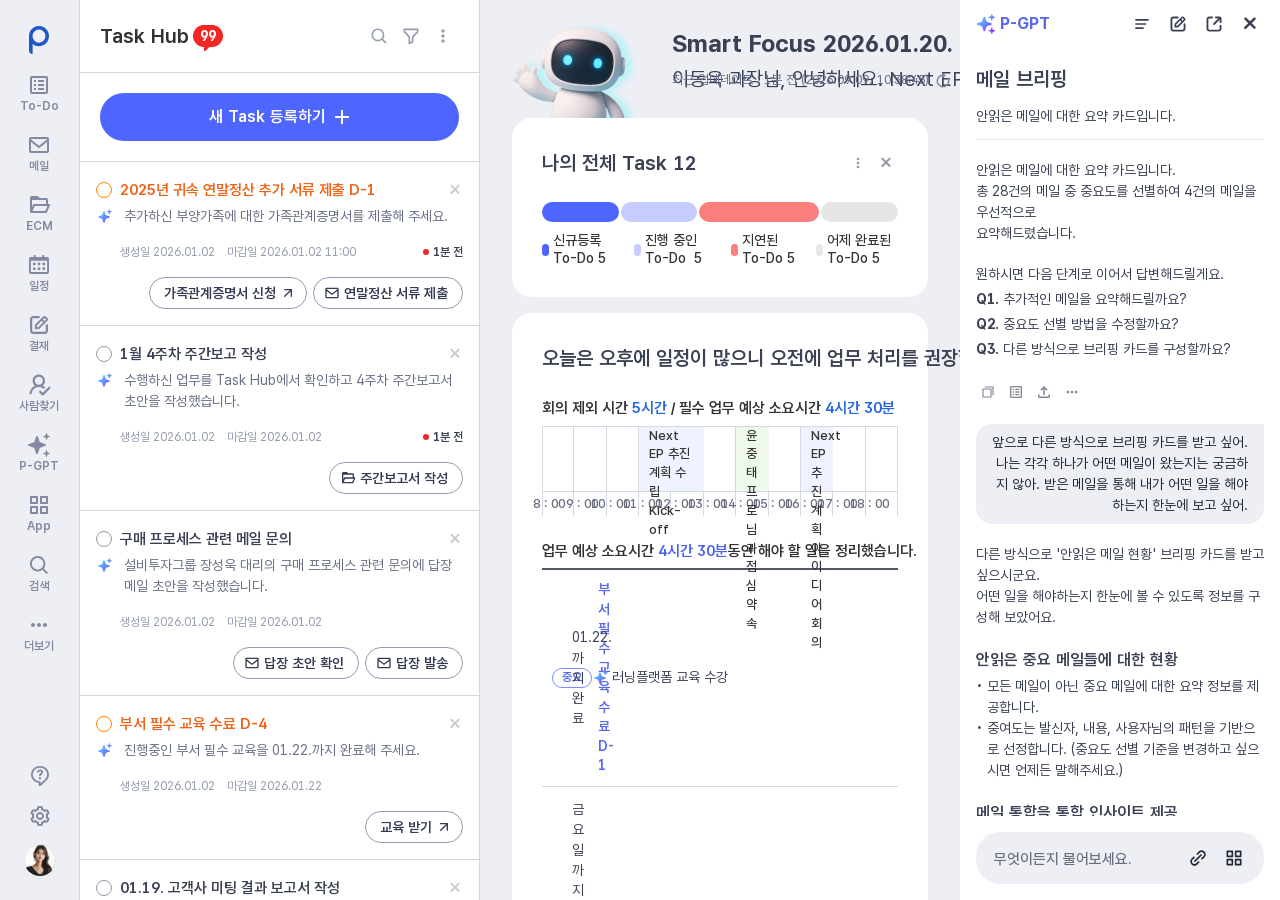
==== commit d6a7bede: "아이콘 변경" ====
--- a/index-pgpt.html
+++ b/index-pgpt.html
@@ -38,12 +38,12 @@
   </aside>
   <div class="layout__contents">
     <section class="smart-focus">
-      <img class="smart-focus__bot" src="/assets/images/img-bot.png" alt="" aria-hidden="true">
+      <img class="smart-focus__bot" src="./assets/images/img-bot.png" alt="" aria-hidden="true">
       <div class="smart-focus__main">
         <div class="smart-focus__title-row">
           <h2 class="smart-focus__title">Smart Focus 2026.01.20. (화) </h2>
           <button type="button" class="smart-focus__settings" aria-label="설정">
-            <img class="smart-focus__settings-icon" src="/assets/icons/BiCog.svg" alt="" aria-hidden="true">
+            <img class="smart-focus__settings-icon" src="./assets/icons/BiCog.svg" alt="" aria-hidden="true">
           </button>
         </div>
         <div class="smart-focus__greeting">
@@ -53,7 +53,7 @@
       <div class="smart-focus__meta">
         <p class="smart-focus__update">최근 업데데이트 : 1분 전 (2026.09.09. 10:38:45)</p>
         <button type="button" class="smart-focus__refresh" aria-label="새로고침">
-          <img class="smart-focus__refresh-icon" src="/assets/icons/BiRevision.svg" alt="" aria-hidden="true">
+          <img class="smart-focus__refresh-icon" src="./assets/icons/BiRevision.svg" alt="" aria-hidden="true">
         </button>
       </div>
     </section>
@@ -62,10 +62,10 @@
         <h3 class="task-overview__title">나의 전체 Task 12</h3>
         <div class="task-overview__actions">
           <button type="button" class="task-overview__action" aria-label="더보기">
-            <img class="task-overview__action-icon" src="/assets/icons/ico-more-ver.svg" alt="" aria-hidden="true">
+            <img class="task-overview__action-icon" src="./assets/icons/ico-more-ver.svg" alt="" aria-hidden="true">
           </button>
           <button type="button" class="task-overview__action" aria-label="닫기">
-            <img class="task-overview__action-icon" src="/assets/icons/IconX.svg" alt="" aria-hidden="true">
+            <img class="task-overview__action-icon" src="./assets/icons/IconX.svg" alt="" aria-hidden="true">
           </button>
         </div>
       </div>
@@ -101,10 +101,10 @@
         <h3 class="today-plan__title">오늘은 오후에 일정이 많으니 오전에 업무 처리를 권장합니다.</h3>
         <div class="today-plan__actions">
           <button type="button" class="today-plan__action" aria-label="더보기">
-            <img class="today-plan__action-icon" src="/assets/icons/ico-more-ver.svg" alt="" aria-hidden="true">
+            <img class="today-plan__action-icon" src="./assets/icons/ico-more-ver.svg" alt="" aria-hidden="true">
           </button>
           <button type="button" class="today-plan__action" aria-label="닫기">
-            <img class="today-plan__action-icon" src="/assets/icons/IconX.svg" alt="" aria-hidden="true">
+            <img class="today-plan__action-icon" src="./assets/icons/IconX.svg" alt="" aria-hidden="true">
           </button>
         </div>
       </div>
@@ -154,7 +154,7 @@
             <div class="today-plan__cell"><span class="today-plan__cell-text">01.22.까지 완료</span></div>
             <div class="today-plan__cell today-plan__cell--resource">
               <div class="today-plan__resource-item">
-                <img class="today-plan__resource-icon" src="/assets/icons/IconAI-2Star-Color.svg" alt="" aria-hidden="true">
+                <img class="today-plan__resource-icon" src="./assets/icons/IconAI-2Star-Color.svg" alt="" aria-hidden="true">
                 <span class="today-plan__resource-text">러닝플랫폼 교육 수강</span>
               </div>
             </div>
@@ -168,7 +168,7 @@
             <div class="today-plan__cell"><span class="today-plan__cell-text">금요일까지 처리할 설계 9,725톤 지연</span></div>
             <div class="today-plan__cell today-plan__cell--resource">
               <div class="today-plan__resource-item">
-                <img class="today-plan__resource-icon" src="/assets/icons/IconAI-2Star-Color.svg" alt="" aria-hidden="true">
+                <img class="today-plan__resource-icon" src="./assets/icons/IconAI-2Star-Color.svg" alt="" aria-hidden="true">
                 <span class="today-plan__resource-text">설계작업 진행</span>
               </div>
             </div>
@@ -182,11 +182,11 @@
             <div class="today-plan__cell"><span class="today-plan__cell-text">추가하신 부양가족에 대한 가족관례증명서 추가 제출</span></div>
             <div class="today-plan__cell today-plan__cell--resource">
               <div class="today-plan__resource-item">
-                <img class="today-plan__resource-icon" src="/assets/icons/IconAI-2Star-Color.svg" alt="" aria-hidden="true">
+                <img class="today-plan__resource-icon" src="./assets/icons/IconAI-2Star-Color.svg" alt="" aria-hidden="true">
                 <span class="today-plan__resource-text">법무부 가족관계증명서 신청</span>
               </div>
               <div class="today-plan__resource-item">
-                <img class="today-plan__resource-icon" src="/assets/icons/IconAI-2Star-Color.svg" alt="" aria-hidden="true">
+                <img class="today-plan__resource-icon" src="./assets/icons/IconAI-2Star-Color.svg" alt="" aria-hidden="true">
                 <span class="today-plan__resource-text">연말정산 서류 제출</span>
               </div>
             </div>
@@ -197,7 +197,7 @@
             <div class="today-plan__cell"><span class="today-plan__cell-text">수행하신 업무를 To-Do에서 확인하고 보고서 초안 작성</span></div>
             <div class="today-plan__cell today-plan__cell--resource">
               <div class="today-plan__resource-item">
-                <img class="today-plan__resource-icon" src="/assets/icons/IconAI-2Star-Color.svg" alt="" aria-hidden="true">
+                <img class="today-plan__resource-icon" src="./assets/icons/IconAI-2Star-Color.svg" alt="" aria-hidden="true">
                 <span class="today-plan__resource-text">주간업무보고_1월 4주차.pptx</span>
               </div>
             </div>
@@ -208,7 +208,7 @@
             <div class="today-plan__cell"><span class="today-plan__cell-text">01.20. 12 : 00에 사용하신 법인카드 사용내역 정산 신청 필요 </span></div>
             <div class="today-plan__cell today-plan__cell--resource">
               <div class="today-plan__resource-item">
-                <img class="today-plan__resource-icon" src="/assets/icons/IconAI-2Star-Color.svg" alt="" aria-hidden="true">
+                <img class="today-plan__resource-icon" src="./assets/icons/IconAI-2Star-Color.svg" alt="" aria-hidden="true">
                 <span class="today-plan__resource-text">법인카카드 정산</span>
               </div>
             </div>
@@ -222,17 +222,17 @@
         <h3 class="team-schedule__title">오늘 팀원들의 주요 일정입니다.</h3>
         <div class="team-schedule__header-right">
           <div class="team-schedule__avatars">
-            <span class="team-schedule__avatar-item"><img class="team-schedule__avatar" src="/assets/avatar/male01.jpg" alt=""></span>
-            <span class="team-schedule__avatar-item"><img class="team-schedule__avatar" src="/assets/avatar/female01.jpg" alt=""></span>
-            <span class="team-schedule__avatar-item"><img class="team-schedule__avatar" src="/assets/avatar/male02.jpg" alt=""></span>
+            <span class="team-schedule__avatar-item"><img class="team-schedule__avatar" src="./assets/avatar/male01.jpg" alt=""></span>
+            <span class="team-schedule__avatar-item"><img class="team-schedule__avatar" src="./assets/avatar/female01.jpg" alt=""></span>
+            <span class="team-schedule__avatar-item"><img class="team-schedule__avatar" src="./assets/avatar/male02.jpg" alt=""></span>
             <span class="team-schedule__avatar-item team-schedule__avatar-item--more">+3</span>
           </div>
           <div class="team-schedule__actions">
             <button type="button" class="team-schedule__action" aria-label="더보기">
-              <img class="team-schedule__action-icon" src="/assets/icons/ico-more-ver.svg" alt="" aria-hidden="true">
+              <img class="team-schedule__action-icon" src="./assets/icons/ico-more-ver.svg" alt="" aria-hidden="true">
             </button>
             <button type="button" class="team-schedule__action" aria-label="닫기">
-              <img class="team-schedule__action-icon" src="/assets/icons/IconX.svg" alt="" aria-hidden="true">
+              <img class="team-schedule__action-icon" src="./assets/icons/IconX.svg" alt="" aria-hidden="true">
             </button>
           </div>
         </div>
@@ -251,49 +251,49 @@
         <div class="team-schedule__hour team-schedule__hour--edge"><div class="team-schedule__hour-slot"></div><div class="team-schedule__hour-label">18 : 00</div></div>
         <div class="team-schedule__event team-schedule__event--blue team-schedule__event--p1">
           <div class="team-schedule__event-user">
-            <span class="team-schedule__event-avatar"><img src="/assets/avatar/male01.jpg" alt=""></span>
+            <span class="team-schedule__event-avatar"><img src="./assets/avatar/male01.jpg" alt=""></span>
             <span class="team-schedule__event-name">박보검</span>
           </div>
           <span class="team-schedule__event-title">주간업무보고</span>
         </div>
         <div class="team-schedule__event team-schedule__event--blue team-schedule__event--p2">
           <div class="team-schedule__event-user">
-            <span class="team-schedule__event-avatar"><img src="/assets/avatar/male01.jpg" alt=""></span>
+            <span class="team-schedule__event-avatar"><img src="./assets/avatar/male01.jpg" alt=""></span>
             <span class="team-schedule__event-name">박보검</span>
           </div>
           <span class="team-schedule__event-title">NextEP 추진계획 수립 Kick-off</span>
         </div>
         <div class="team-schedule__event team-schedule__event--blue team-schedule__event--p3">
           <div class="team-schedule__event-user">
-            <span class="team-schedule__event-avatar"><img src="/assets/avatar/male01.jpg" alt=""></span>
+            <span class="team-schedule__event-avatar"><img src="./assets/avatar/male01.jpg" alt=""></span>
             <span class="team-schedule__event-name">박보검</span>
           </div>
           <span class="team-schedule__event-title">점심약속</span>
         </div>
         <div class="team-schedule__event team-schedule__event--royal-blue team-schedule__event--p4">
           <div class="team-schedule__event-user">
-            <span class="team-schedule__event-avatar"><img src="/assets/avatar/female01.jpg" alt=""></span>
+            <span class="team-schedule__event-avatar"><img src="./assets/avatar/female01.jpg" alt=""></span>
             <span class="team-schedule__event-name">김세정</span>
           </div>
           <span class="team-schedule__event-title">주간업무보고</span>
         </div>
         <div class="team-schedule__event team-schedule__event--bright-blue team-schedule__event--p5">
           <div class="team-schedule__event-user">
-            <span class="team-schedule__event-avatar"><img src="/assets/avatar/female01.jpg" alt=""></span>
+            <span class="team-schedule__event-avatar"><img src="./assets/avatar/female01.jpg" alt=""></span>
             <span class="team-schedule__event-name">김세정</span>
           </div>
           <span class="team-schedule__event-title">XXX고객사 미팅</span>
         </div>
         <div class="team-schedule__event team-schedule__event--gray team-schedule__event--p6">
           <div class="team-schedule__event-user">
-            <span class="team-schedule__event-avatar"><img src="/assets/avatar/male02.jpg" alt=""></span>
+            <span class="team-schedule__event-avatar"><img src="./assets/avatar/male02.jpg" alt=""></span>
             <span class="team-schedule__event-name">김일도</span>
           </div>
           <span class="team-schedule__event-title">주간업무보고</span>
         </div>
         <div class="team-schedule__event team-schedule__event--gray team-schedule__event--p7">
           <div class="team-schedule__event-user">
-            <span class="team-schedule__event-avatar"><img src="/assets/avatar/male02.jpg" alt=""></span>
+            <span class="team-schedule__event-avatar"><img src="./assets/avatar/male02.jpg" alt=""></span>
             <span class="team-schedule__event-name">김일도</span>
           </div>
           <span class="team-schedule__event-title">협력사 미팅</span>
@@ -305,20 +305,20 @@
         <h3 class="news-summary__heading">관심 있으실 만한 오늘의 뉴스 요약입니다.</h3>
         <div class="news-summary__actions">
           <button type="button" class="news-summary__action" aria-label="더보기">
-            <img class="news-summary__action-icon" src="/assets/icons/ico-more-ver.svg" alt="" aria-hidden="true">
+            <img class="news-summary__action-icon" src="./assets/icons/ico-more-ver.svg" alt="" aria-hidden="true">
           </button>
           <button type="button" class="news-summary__action" aria-label="닫기">
-            <img class="news-summary__action-icon" src="/assets/icons/IconX.svg" alt="" aria-hidden="true">
+            <img class="news-summary__action-icon" src="./assets/icons/IconX.svg" alt="" aria-hidden="true">
           </button>
         </div>
       </div>
       <div class="news-summary__list">
         <article class="news-summary__card">
-          <img class="news-summary__thumb" src="/assets/images/thm-news.png" alt="" aria-hidden="true">
+          <img class="news-summary__thumb" src="./assets/images/thm-news.png" alt="" aria-hidden="true">
           <div class="news-summary__contents">
             <h4 class="news-summary__title">KDI, 올해 성장률 1.8→1.9% 상향</h4>
             <div class="news-summary__body">
-              <img class="news-summary__body-icon" src="/assets/icons/IconAI-2Star-Color.svg" alt="" aria-hidden="true">
+              <img class="news-summary__body-icon" src="./assets/icons/IconAI-2Star-Color.svg" alt="" aria-hidden="true">
               <p class="news-summary__body-text">한국개발연구원(KDI)이 반도체 수출 호조세를 반영해 올해 우리나라 경제성장률 전망치를 1.9%로 상향 조정했다.</p>
             </div>
             <a class="news-summary__anchor" href="#">
@@ -330,11 +330,11 @@
           </div>
         </article>
         <article class="news-summary__card">
-          <img class="news-summary__thumb" src="/assets/images/thm-news.png" alt="" aria-hidden="true">
+          <img class="news-summary__thumb" src="./assets/images/thm-news.png" alt="" aria-hidden="true">
           <div class="news-summary__contents">
             <h4 class="news-summary__title">'변하지 않는 것들' 신규 등록</h4>
             <div class="news-summary__body">
-              <img class="news-summary__body-icon" src="/assets/icons/IconAI-2Star-Color.svg" alt="" aria-hidden="true">
+              <img class="news-summary__body-icon" src="./assets/icons/IconAI-2Star-Color.svg" alt="" aria-hidden="true">
               <p class="news-summary__body-text">세계적인 베스트셀러 《돈의 심리학》의 저자 모건 하우절이 3년 만에 세상에 내놓은 신작.'절대 변하지 않는 것들에 대한 23가지 이야기'를 전한다. 출간하자마자 아마존과 뉴욕타임스 베스트셀러 자리에 오르며 아마존 독자들과 오피니언 리더들의 극찬을 받았다.</p>
             </div>
             <a class="news-summary__anchor" href="#">
@@ -346,11 +346,11 @@
           </div>
         </article>
         <article class="news-summary__card">
-          <img class="news-summary__thumb" src="/assets/images/thm-news.png" alt="" aria-hidden="true">
+          <img class="news-summary__thumb" src="./assets/images/thm-news.png" alt="" aria-hidden="true">
           <div class="news-summary__contents">
             <h4 class="news-summary__title">철강석 가격 987원 돌파</h4>
             <div class="news-summary__body">
-              <img class="news-summary__body-icon" src="/assets/icons/IconAI-2Star-Color.svg" alt="" aria-hidden="true">
+              <img class="news-summary__body-icon" src="./assets/icons/IconAI-2Star-Color.svg" alt="" aria-hidden="true">
               <p class="news-summary__body-text">철강석 가격 하락세가 여러 시장에서 나타나고 있습니다. 중국 철광석 및 철근 선물 가격 하락, 거래소 가격도 약세 흐름입니다.</p>
             </div>
             <a class="news-summary__anchor" href="#">
@@ -368,23 +368,23 @@
         <h3 class="report-drafts__heading">전일 완료하고 보고하지 않은 To-Do 기반으로 보고서 초안을 작성했습니다.</h3>
         <div class="report-drafts__actions">
           <button type="button" class="report-drafts__action" aria-label="더보기">
-            <img class="report-drafts__action-icon" src="/assets/icons/ico-more-ver.svg" alt="" aria-hidden="true">
+            <img class="report-drafts__action-icon" src="./assets/icons/ico-more-ver.svg" alt="" aria-hidden="true">
           </button>
           <button type="button" class="report-drafts__action" aria-label="닫기">
-            <img class="report-drafts__action-icon" src="/assets/icons/IconX.svg" alt="" aria-hidden="true">
+            <img class="report-drafts__action-icon" src="./assets/icons/IconX.svg" alt="" aria-hidden="true">
           </button>
         </div>
       </div>
       <div class="report-drafts__list">
         <article class="report-drafts__card">
           <div class="report-drafts__icon-wrap">
-            <img class="report-drafts__icon" src="/assets/icons/BiSpreadsheet.svg" alt="" aria-hidden="true">
+            <img class="report-drafts__icon" src="./assets/icons/GrScorecard.svg" alt="" aria-hidden="true">
           </div>
           <div class="report-drafts__contents">
             <div class="report-drafts__info">
               <h4 class="report-drafts__title">01.19. 고객사 미팅 결과</h4>
               <div class="report-drafts__body">
-                <img class="report-drafts__body-icon" src="/assets/icons/IconAI-2Star-Color.svg" alt="" aria-hidden="true">
+                <img class="report-drafts__body-icon" src="./assets/icons/IconAI-2Star-Color.svg" alt="" aria-hidden="true">
                 <p class="report-drafts__body-text">지난 메일과 회의록을 기반으로 초안을 작성했습니다. 미팅 이후 보고된 메일, 생성된 문서 등이 없어 보고서 초안을 제안드립니다.</p>
               </div>
             </div>
@@ -396,13 +396,13 @@
         </article>
         <article class="report-drafts__card">
           <div class="report-drafts__icon-wrap">
-            <img class="report-drafts__icon" src="/assets/icons/BiSpreadsheet.svg" alt="" aria-hidden="true">
+            <img class="report-drafts__icon" src="./assets/icons/GrScorecard.svg" alt="" aria-hidden="true">
           </div>
           <div class="report-drafts__contents">
             <div class="report-drafts__info">
               <h4 class="report-drafts__title">01.19. 고객사 미팅 결과</h4>
               <div class="report-drafts__body">
-                <img class="report-drafts__body-icon" src="/assets/icons/IconAI-2Star-Color.svg" alt="" aria-hidden="true">
+                <img class="report-drafts__body-icon" src="./assets/icons/IconAI-2Star-Color.svg" alt="" aria-hidden="true">
                 <p class="report-drafts__body-text">지난 메일과 회의록을 기반으로 초안을 작성했습니다. 미팅 이후 보고된 메일, 생성된 문서 등이 없어 보고서 초안을 제안드립니다.</p>
               </div>
             </div>
@@ -414,13 +414,13 @@
         </article>
         <article class="report-drafts__card">
           <div class="report-drafts__icon-wrap">
-            <img class="report-drafts__icon" src="/assets/icons/BiSpreadsheet.svg" alt="" aria-hidden="true">
+            <img class="report-drafts__icon" src="./assets/icons/GrScorecard.svg" alt="" aria-hidden="true">
           </div>
           <div class="report-drafts__contents">
             <div class="report-drafts__info">
               <h4 class="report-drafts__title">01.19. 고객사 미팅 결과</h4>
               <div class="report-drafts__body">
-                <img class="report-drafts__body-icon" src="/assets/icons/IconAI-2Star-Color.svg" alt="" aria-hidden="true">
+                <img class="report-drafts__body-icon" src="./assets/icons/IconAI-2Star-Color.svg" alt="" aria-hidden="true">
                 <p class="report-drafts__body-text">지난 메일과 회의록을 기반으로 초안을 작성했습니다. 미팅 이후 보고된 메일, 생성된 문서 등이 없어 보고서 초안을 제안드립니다.</p>
               </div>
             </div>
--- a/styles/index.css
+++ b/styles/index.css
@@ -328,8 +328,8 @@
 }
 
 .today-plan__timeline {
-  --hour-edge: 118px;
-  --hour-flex: calc((100% - (var(--hour-edge) * 2)) / 9);
+  --hour-flex: calc(100% / 11);
+  --hour-edge: var(--hour-flex);
   position: relative;
   display: flex;
   width: 100%;
@@ -344,7 +344,7 @@
 }
 
 .today-plan__hour--edge {
-  flex: 0 0 var(--hour-edge);
+  flex: 1 1 0;
 }
 
 .today-plan__hour-slot {
